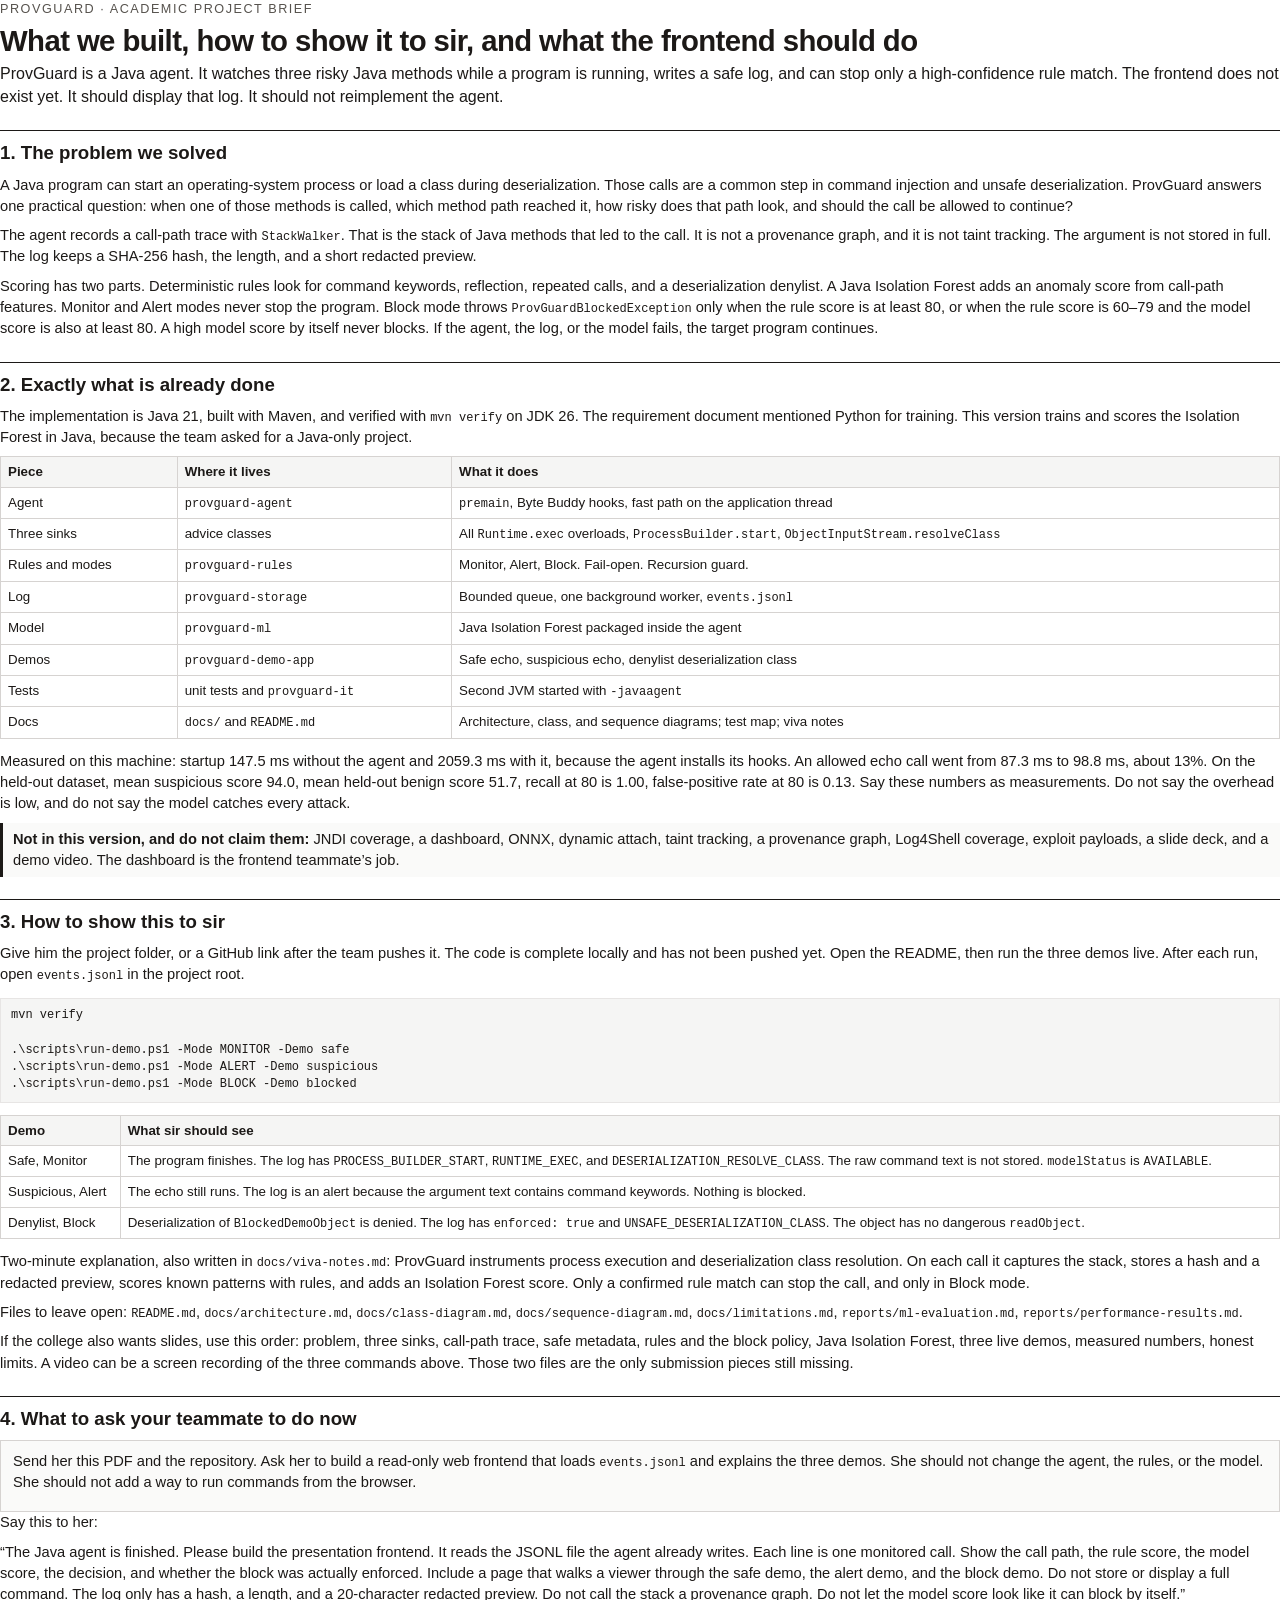
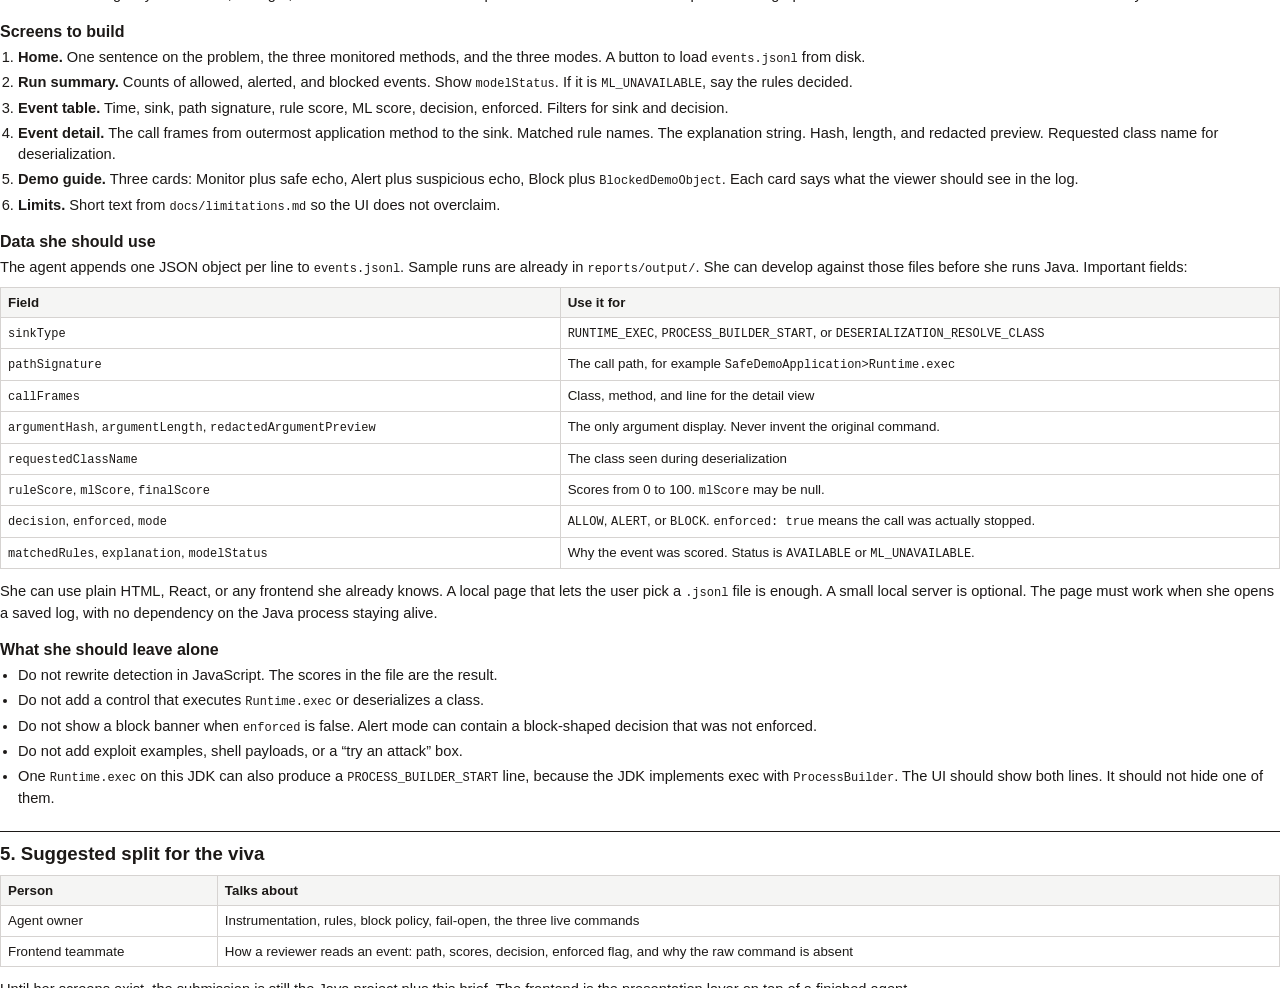
==== docs/submission-brief.html @ 3e4f86fe "Add ProvGuard Java agent" ====
<!DOCTYPE html>
<html lang="en">
<head>
<meta charset="utf-8">
<title>ProvGuard — submission brief and frontend brief</title>
<style>
  @page { size: A4; margin: 16mm 16mm 18mm 16mm; }
  * { box-sizing: border-box; }
  body {
    margin: 0;
    color: #1c1917;
    font-family: "Segoe UI", Calibri, sans-serif;
    font-size: 11pt;
    line-height: 1.45;
  }
  h1 { font-size: 22pt; line-height: 1.15; margin: 0 0 4px; letter-spacing: -0.02em; }
  h2 { font-size: 14pt; margin: 22px 0 8px; padding-top: 8px; border-top: 1.5px solid #1c1917; page-break-after: avoid; }
  h3 { font-size: 12pt; margin: 14px 0 4px; page-break-after: avoid; }
  p { margin: 0 0 8px; }
  ul, ol { margin: 4px 0 10px; padding-left: 18px; }
  li { margin: 0 0 4px; }
  .kicker { font-size: 9.5pt; letter-spacing: 0.12em; text-transform: uppercase; color: #57534e; margin-bottom: 6px; }
  .lead { font-size: 12pt; }
  table { width: 100%; border-collapse: collapse; margin: 8px 0 12px; font-size: 10pt; page-break-inside: avoid; }
  th, td { border: 1px solid #d6d3d1; padding: 5px 7px; text-align: left; vertical-align: top; }
  th { background: #f5f5f4; font-weight: 650; }
  code, pre { font-family: Consolas, "Cascadia Mono", monospace; font-size: 9pt; }
  pre {
    background: #f5f5f4;
    border: 1px solid #e7e5e4;
    padding: 8px 10px;
    white-space: pre-wrap;
    page-break-inside: avoid;
  }
  .note { border-left: 3px solid #1c1917; padding: 6px 10px; margin: 8px 0 12px; background: #fafaf9; }
  .ask { background: #fafaf9; border: 1px solid #d6d3d1; padding: 10px 12px; page-break-inside: avoid; }
</style>
</head>
<body>

<p class="kicker">ProvGuard · academic project brief</p>
<h1>What we built, how to show it to sir, and what the frontend should do</h1>
<p class="lead">ProvGuard is a Java agent. It watches three risky Java methods while a program is running, writes a safe log, and can stop only a high-confidence rule match. The frontend does not exist yet. It should display that log. It should not reimplement the agent.</p>

<h2>1. The problem we solved</h2>
<p>A Java program can start an operating-system process or load a class during deserialization. Those calls are a common step in command injection and unsafe deserialization. ProvGuard answers one practical question: when one of those methods is called, which method path reached it, how risky does that path look, and should the call be allowed to continue?</p>
<p>The agent records a call-path trace with <code>StackWalker</code>. That is the stack of Java methods that led to the call. It is not a provenance graph, and it is not taint tracking. The argument is not stored in full. The log keeps a SHA-256 hash, the length, and a short redacted preview.</p>
<p>Scoring has two parts. Deterministic rules look for command keywords, reflection, repeated calls, and a deserialization denylist. A Java Isolation Forest adds an anomaly score from call-path features. Monitor and Alert modes never stop the program. Block mode throws <code>ProvGuardBlockedException</code> only when the rule score is at least 80, or when the rule score is 60–79 and the model score is also at least 80. A high model score by itself never blocks. If the agent, the log, or the model fails, the target program continues.</p>

<h2>2. Exactly what is already done</h2>
<p>The implementation is Java 21, built with Maven, and verified with <code>mvn verify</code> on JDK 26. The requirement document mentioned Python for training. This version trains and scores the Isolation Forest in Java, because the team asked for a Java-only project.</p>
<table>
  <tr><th>Piece</th><th>Where it lives</th><th>What it does</th></tr>
  <tr><td>Agent</td><td><code>provguard-agent</code></td><td><code>premain</code>, Byte Buddy hooks, fast path on the application thread</td></tr>
  <tr><td>Three sinks</td><td>advice classes</td><td>All <code>Runtime.exec</code> overloads, <code>ProcessBuilder.start</code>, <code>ObjectInputStream.resolveClass</code></td></tr>
  <tr><td>Rules and modes</td><td><code>provguard-rules</code></td><td>Monitor, Alert, Block. Fail-open. Recursion guard.</td></tr>
  <tr><td>Log</td><td><code>provguard-storage</code></td><td>Bounded queue, one background worker, <code>events.jsonl</code></td></tr>
  <tr><td>Model</td><td><code>provguard-ml</code></td><td>Java Isolation Forest packaged inside the agent</td></tr>
  <tr><td>Demos</td><td><code>provguard-demo-app</code></td><td>Safe echo, suspicious echo, denylist deserialization class</td></tr>
  <tr><td>Tests</td><td>unit tests and <code>provguard-it</code></td><td>Second JVM started with <code>-javaagent</code></td></tr>
  <tr><td>Docs</td><td><code>docs/</code> and <code>README.md</code></td><td>Architecture, class, and sequence diagrams; test map; viva notes</td></tr>
</table>
<p>Measured on this machine: startup 147.5 ms without the agent and 2059.3 ms with it, because the agent installs its hooks. An allowed echo call went from 87.3 ms to 98.8 ms, about 13%. On the held-out dataset, mean suspicious score 94.0, mean held-out benign score 51.7, recall at 80 is 1.00, false-positive rate at 80 is 0.13. Say these numbers as measurements. Do not say the overhead is low, and do not say the model catches every attack.</p>
<div class="note">
  <strong>Not in this version, and do not claim them:</strong> JNDI coverage, a dashboard, ONNX, dynamic attach, taint tracking, a provenance graph, Log4Shell coverage, exploit payloads, a slide deck, and a demo video. The dashboard is the frontend teammate’s job.
</div>

<h2>3. How to show this to sir</h2>
<p>Give him the project folder, or a GitHub link after the team pushes it. The code is complete locally and has not been pushed yet. Open the README, then run the three demos live. After each run, open <code>events.jsonl</code> in the project root.</p>
<pre>mvn verify

.\scripts\run-demo.ps1 -Mode MONITOR -Demo safe
.\scripts\run-demo.ps1 -Mode ALERT -Demo suspicious
.\scripts\run-demo.ps1 -Mode BLOCK -Demo blocked</pre>
<table>
  <tr><th>Demo</th><th>What sir should see</th></tr>
  <tr><td>Safe, Monitor</td><td>The program finishes. The log has <code>PROCESS_BUILDER_START</code>, <code>RUNTIME_EXEC</code>, and <code>DESERIALIZATION_RESOLVE_CLASS</code>. The raw command text is not stored. <code>modelStatus</code> is <code>AVAILABLE</code>.</td></tr>
  <tr><td>Suspicious, Alert</td><td>The echo still runs. The log is an alert because the argument text contains command keywords. Nothing is blocked.</td></tr>
  <tr><td>Denylist, Block</td><td>Deserialization of <code>BlockedDemoObject</code> is denied. The log has <code>enforced: true</code> and <code>UNSAFE_DESERIALIZATION_CLASS</code>. The object has no dangerous <code>readObject</code>.</td></tr>
</table>
<p>Two-minute explanation, also written in <code>docs/viva-notes.md</code>: ProvGuard instruments process execution and deserialization class resolution. On each call it captures the stack, stores a hash and a redacted preview, scores known patterns with rules, and adds an Isolation Forest score. Only a confirmed rule match can stop the call, and only in Block mode.</p>
<p>Files to leave open: <code>README.md</code>, <code>docs/architecture.md</code>, <code>docs/class-diagram.md</code>, <code>docs/sequence-diagram.md</code>, <code>docs/limitations.md</code>, <code>reports/ml-evaluation.md</code>, <code>reports/performance-results.md</code>.</p>
<p>If the college also wants slides, use this order: problem, three sinks, call-path trace, safe metadata, rules and the block policy, Java Isolation Forest, three live demos, measured numbers, honest limits. A video can be a screen recording of the three commands above. Those two files are the only submission pieces still missing.</p>

<h2>4. What to ask your teammate to do now</h2>
<div class="ask">
<p>Send her this PDF and the repository. Ask her to build a read-only web frontend that loads <code>events.jsonl</code> and explains the three demos. She should not change the agent, the rules, or the model. She should not add a way to run commands from the browser.</p>
</div>
<p>Say this to her:</p>
<p>“The Java agent is finished. Please build the presentation frontend. It reads the JSONL file the agent already writes. Each line is one monitored call. Show the call path, the rule score, the model score, the decision, and whether the block was actually enforced. Include a page that walks a viewer through the safe demo, the alert demo, and the block demo. Do not store or display a full command. The log only has a hash, a length, and a 20-character redacted preview. Do not call the stack a provenance graph. Do not let the model score look like it can block by itself.”</p>

<h3>Screens to build</h3>
<ol>
  <li><strong>Home.</strong> One sentence on the problem, the three monitored methods, and the three modes. A button to load <code>events.jsonl</code> from disk.</li>
  <li><strong>Run summary.</strong> Counts of allowed, alerted, and blocked events. Show <code>modelStatus</code>. If it is <code>ML_UNAVAILABLE</code>, say the rules decided.</li>
  <li><strong>Event table.</strong> Time, sink, path signature, rule score, ML score, decision, enforced. Filters for sink and decision.</li>
  <li><strong>Event detail.</strong> The call frames from outermost application method to the sink. Matched rule names. The explanation string. Hash, length, and redacted preview. Requested class name for deserialization.</li>
  <li><strong>Demo guide.</strong> Three cards: Monitor plus safe echo, Alert plus suspicious echo, Block plus <code>BlockedDemoObject</code>. Each card says what the viewer should see in the log.</li>
  <li><strong>Limits.</strong> Short text from <code>docs/limitations.md</code> so the UI does not overclaim.</li>
</ol>

<h3>Data she should use</h3>
<p>The agent appends one JSON object per line to <code>events.jsonl</code>. Sample runs are already in <code>reports/output/</code>. She can develop against those files before she runs Java. Important fields:</p>
<table>
  <tr><th>Field</th><th>Use it for</th></tr>
  <tr><td><code>sinkType</code></td><td><code>RUNTIME_EXEC</code>, <code>PROCESS_BUILDER_START</code>, or <code>DESERIALIZATION_RESOLVE_CLASS</code></td></tr>
  <tr><td><code>pathSignature</code></td><td>The call path, for example <code>SafeDemoApplication&gt;Runtime.exec</code></td></tr>
  <tr><td><code>callFrames</code></td><td>Class, method, and line for the detail view</td></tr>
  <tr><td><code>argumentHash</code>, <code>argumentLength</code>, <code>redactedArgumentPreview</code></td><td>The only argument display. Never invent the original command.</td></tr>
  <tr><td><code>requestedClassName</code></td><td>The class seen during deserialization</td></tr>
  <tr><td><code>ruleScore</code>, <code>mlScore</code>, <code>finalScore</code></td><td>Scores from 0 to 100. <code>mlScore</code> may be null.</td></tr>
  <tr><td><code>decision</code>, <code>enforced</code>, <code>mode</code></td><td><code>ALLOW</code>, <code>ALERT</code>, or <code>BLOCK</code>. <code>enforced: true</code> means the call was actually stopped.</td></tr>
  <tr><td><code>matchedRules</code>, <code>explanation</code>, <code>modelStatus</code></td><td>Why the event was scored. Status is <code>AVAILABLE</code> or <code>ML_UNAVAILABLE</code>.</td></tr>
</table>
<p>She can use plain HTML, React, or any frontend she already knows. A local page that lets the user pick a <code>.jsonl</code> file is enough. A small local server is optional. The page must work when she opens a saved log, with no dependency on the Java process staying alive.</p>

<h3>What she should leave alone</h3>
<ul>
  <li>Do not rewrite detection in JavaScript. The scores in the file are the result.</li>
  <li>Do not add a control that executes <code>Runtime.exec</code> or deserializes a class.</li>
  <li>Do not show a block banner when <code>enforced</code> is false. Alert mode can contain a block-shaped decision that was not enforced.</li>
  <li>Do not add exploit examples, shell payloads, or a “try an attack” box.</li>
  <li>One <code>Runtime.exec</code> on this JDK can also produce a <code>PROCESS_BUILDER_START</code> line, because the JDK implements exec with <code>ProcessBuilder</code>. The UI should show both lines. It should not hide one of them.</li>
</ul>

<h2>5. Suggested split for the viva</h2>
<table>
  <tr><th>Person</th><th>Talks about</th></tr>
  <tr><td>Agent owner</td><td>Instrumentation, rules, block policy, fail-open, the three live commands</td></tr>
  <tr><td>Frontend teammate</td><td>How a reviewer reads an event: path, scores, decision, enforced flag, and why the raw command is absent</td></tr>
</table>
<p>Until her screens exist, the submission is still the Java project plus this brief. The frontend is the presentation layer on top of a finished agent.</p>

</body>
</html>
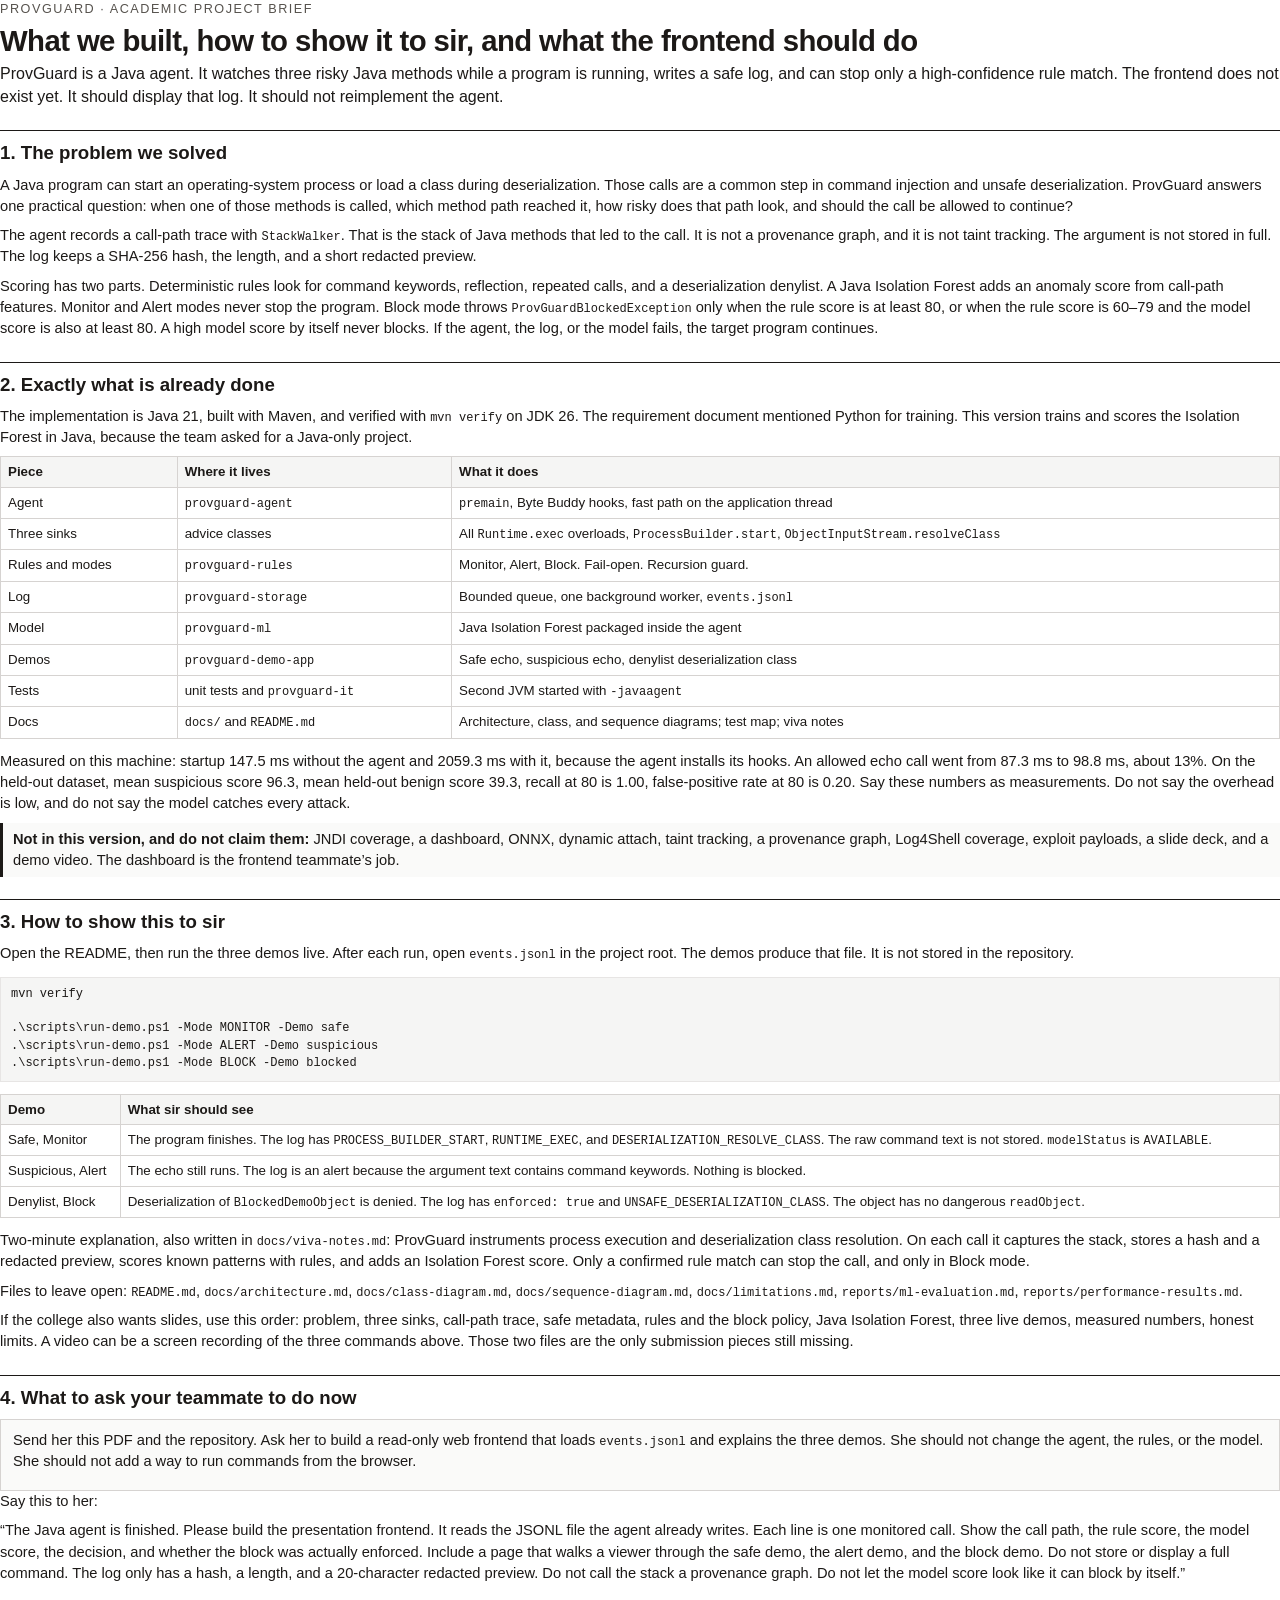
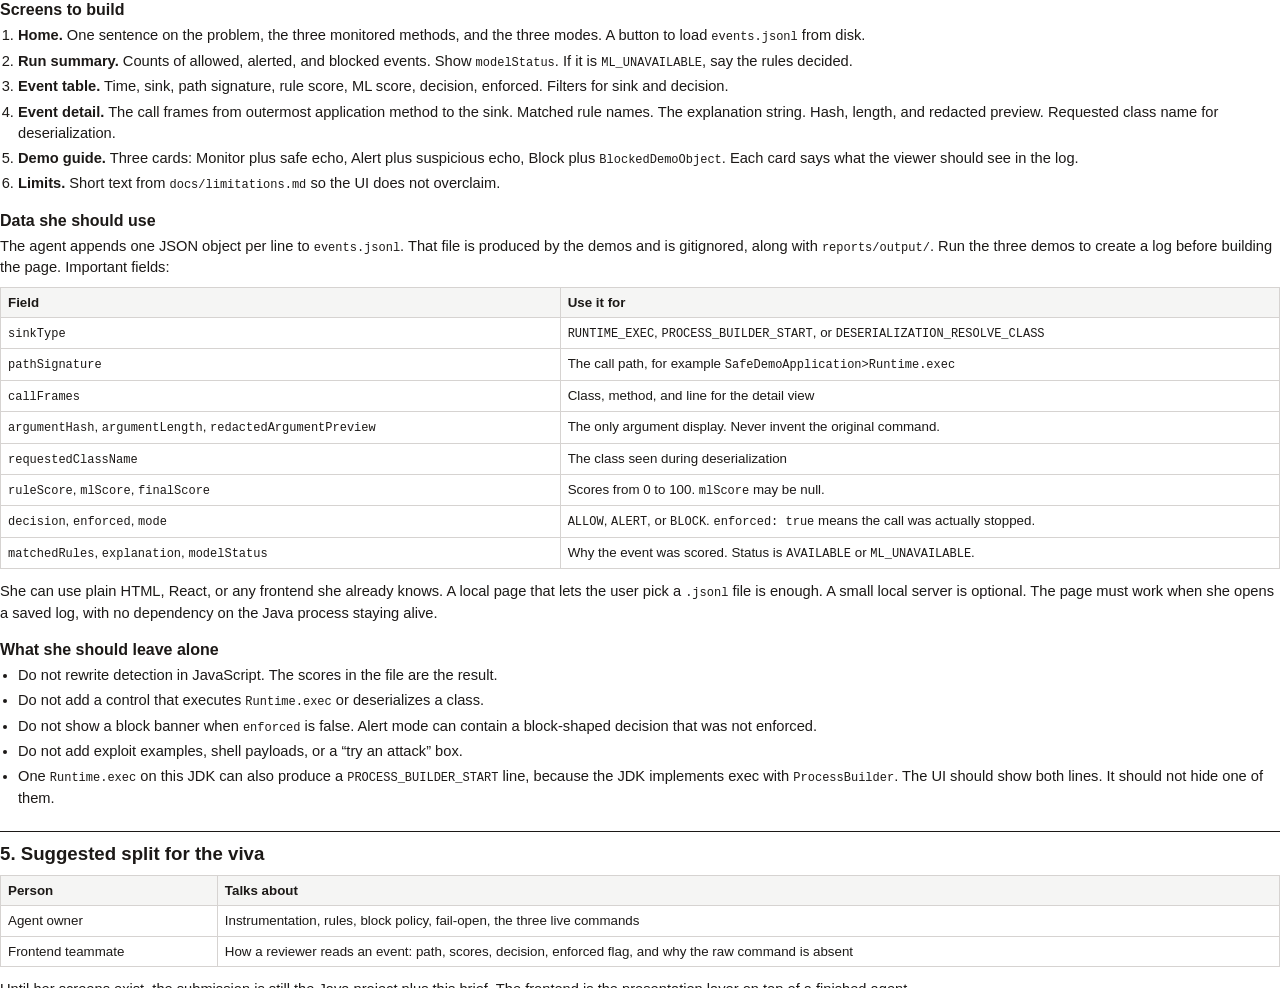
==== commit 26f0bceb: "Correct ProvGuard agent defects found by running the demos. Keep the safe-demo marker out of the 20-" ====
--- a/docs/submission-brief.html
+++ b/docs/submission-brief.html
@@ -60,13 +60,13 @@
   <tr><td>Tests</td><td>unit tests and <code>provguard-it</code></td><td>Second JVM started with <code>-javaagent</code></td></tr>
   <tr><td>Docs</td><td><code>docs/</code> and <code>README.md</code></td><td>Architecture, class, and sequence diagrams; test map; viva notes</td></tr>
 </table>
-<p>Measured on this machine: startup 147.5 ms without the agent and 2059.3 ms with it, because the agent installs its hooks. An allowed echo call went from 87.3 ms to 98.8 ms, about 13%. On the held-out dataset, mean suspicious score 94.0, mean held-out benign score 51.7, recall at 80 is 1.00, false-positive rate at 80 is 0.13. Say these numbers as measurements. Do not say the overhead is low, and do not say the model catches every attack.</p>
+<p>Measured on this machine: startup 147.5 ms without the agent and 2059.3 ms with it, because the agent installs its hooks. An allowed echo call went from 87.3 ms to 98.8 ms, about 13%. On the held-out dataset, mean suspicious score 96.3, mean held-out benign score 39.3, recall at 80 is 1.00, false-positive rate at 80 is 0.20. Say these numbers as measurements. Do not say the overhead is low, and do not say the model catches every attack.</p>
 <div class="note">
   <strong>Not in this version, and do not claim them:</strong> JNDI coverage, a dashboard, ONNX, dynamic attach, taint tracking, a provenance graph, Log4Shell coverage, exploit payloads, a slide deck, and a demo video. The dashboard is the frontend teammate’s job.
 </div>
 
 <h2>3. How to show this to sir</h2>
-<p>Give him the project folder, or a GitHub link after the team pushes it. The code is complete locally and has not been pushed yet. Open the README, then run the three demos live. After each run, open <code>events.jsonl</code> in the project root.</p>
+<p>Open the README, then run the three demos live. After each run, open <code>events.jsonl</code> in the project root. The demos produce that file. It is not stored in the repository.</p>
 <pre>mvn verify
 
 .\scripts\run-demo.ps1 -Mode MONITOR -Demo safe
@@ -100,7 +100,7 @@
 </ol>
 
 <h3>Data she should use</h3>
-<p>The agent appends one JSON object per line to <code>events.jsonl</code>. Sample runs are already in <code>reports/output/</code>. She can develop against those files before she runs Java. Important fields:</p>
+<p>The agent appends one JSON object per line to <code>events.jsonl</code>. That file is produced by the demos and is gitignored, along with <code>reports/output/</code>. Run the three demos to create a log before building the page. Important fields:</p>
 <table>
   <tr><th>Field</th><th>Use it for</th></tr>
   <tr><td><code>sinkType</code></td><td><code>RUNTIME_EXEC</code>, <code>PROCESS_BUILDER_START</code>, or <code>DESERIALIZATION_RESOLVE_CLASS</code></td></tr>
